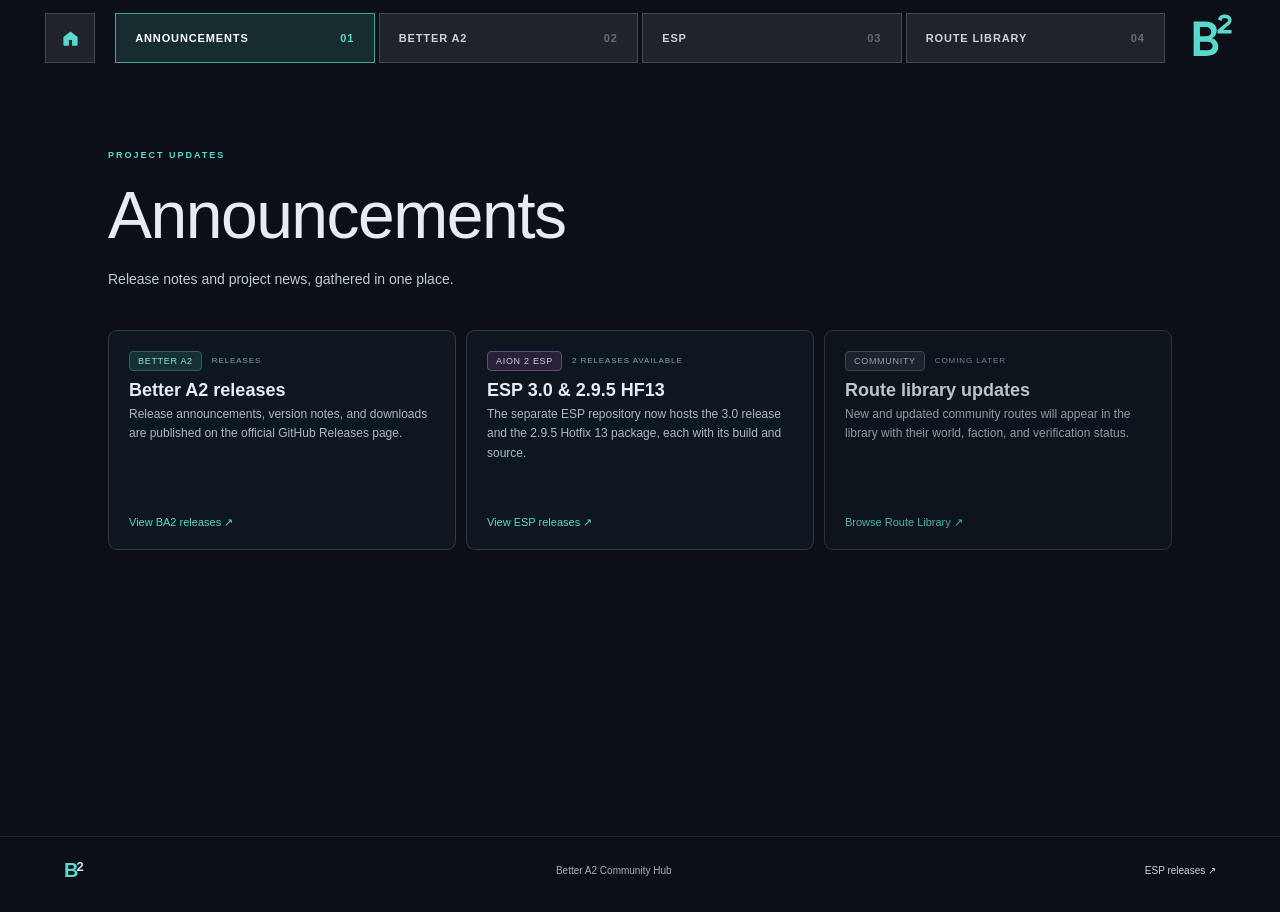
==== site/announcements.html @ ad32090d "Publish Better A2 community site" ====
<!doctype html>
<html lang="en">
<head>
  <meta charset="utf-8">
  <meta name="viewport" content="width=device-width, initial-scale=1">
  <meta name="description" content="Announcements and release updates for Better A2 and AION 2 ESP.">
  <title>Announcements — Better A2</title>
  <link rel="icon" href="assets/favicon.svg" type="image/svg+xml">
  <link rel="stylesheet" href="assets/site.css">
</head>
<body>
  <header class="site-header">
    <a class="home-icon" href="index.html" aria-label="Home" title="Home"><svg viewBox="0 0 24 24" aria-hidden="true"><path d="m3 10 9-7 9 7v10a1 1 0 0 1-1 1h-6v-7h-4v7H4a1 1 0 0 1-1-1z"/></svg></a>
    <nav class="main-nav" aria-label="Main navigation">
      <a class="active" href="announcements.html"><span>ANNOUNCEMENTS</span><b>01</b></a>
      <a href="ba2.html"><span>BETTER A2</span><b>02</b></a>
      <a href="esp.html"><span>ESP</span><b>03</b></a>
      <a href="routes.html"><span>ROUTE LIBRARY</span><b>04</b></a>
    </nav>
    <a class="header-mark" href="index.html" aria-label="Better A2"><img src="assets/brand.svg" alt=""></a>
  </header>
  <main class="content-page">
    <section class="page-intro">
      <p class="eyebrow">PROJECT UPDATES</p>
      <h1>Announcements</h1>
      <p>Release notes and project news, gathered in one place.</p>
    </section>
    <section class="announcement-list">
      <article class="announcement-card">
        <div class="announcement-meta"><span class="pill">BETTER A2</span><span>RELEASES</span></div>
        <h2>Better A2 releases</h2>
        <p>Release announcements, version notes, and downloads are published on the official GitHub Releases page.</p>
        <a class="text-link" href="https://github.com/no-square/bettera2/releases" target="_blank" rel="noopener noreferrer">View BA2 releases ↗</a>
      </article>
      <article class="announcement-card">
        <div class="announcement-meta"><span class="pill pill-purple">AION 2 ESP</span><span>2 RELEASES AVAILABLE</span></div>
        <h2>ESP 3.0 &amp; 2.9.5 HF13</h2>
        <p>The separate ESP repository now hosts the 3.0 release and the 2.9.5 Hotfix 13 package, each with its build and source.</p>
        <a class="text-link" href="https://github.com/no-square/a2eg/releases" target="_blank" rel="noopener noreferrer">View ESP releases ↗</a>
      </article>
      <article class="announcement-card announcement-muted">
        <div class="announcement-meta"><span class="pill pill-muted">COMMUNITY</span><span>COMING LATER</span></div>
        <h2>Route library updates</h2>
        <p>New and updated community routes will appear in the library with their world, faction, and verification status.</p>
        <a class="text-link" href="routes.html">Browse Route Library ↗</a>
      </article>
    </section>
  </main>
  <footer class="site-footer">
    <a class="footer-home" href="index.html">B<span>2</span></a>
    <span>Better A2 Community Hub</span>
    <a href="https://github.com/no-square/a2eg/releases" target="_blank" rel="noopener noreferrer">ESP releases ↗</a>
  </footer>
</body>
</html>
---- site/assets/site.css ----
:root {
  color-scheme: dark;
  --bg: #0c1016;
  --panel: #141b24;
  --edge: #26313d;
  --muted: #8b9aaa;
  --text: #e5ecf3;
  --cyan: #59d9cd;
  --gold: #ddc581;
  --overlay: rgba(9, 15, 24, .72);
  font-family: 'Segoe UI', sans-serif;
}
* { box-sizing: border-box; }
html { scroll-behavior: smooth; }
html { background: var(--bg); }
body { margin: 0; min-height: 100vh; background: var(--bg); color: var(--text); font: 14px 'Segoe UI', sans-serif; }
a { color: inherit; text-decoration: none; }
a:focus-visible, input:focus-visible, select:focus-visible { outline: 2px solid var(--cyan); outline-offset: 3px; }
.site-header { position: sticky; top: 0; z-index: 10; width: 100%; height: 76px; padding: 0 clamp(18px, 3vw, 42px); margin: auto; display: flex; align-items: center; justify-content: center; gap: 20px; background: transparent; border: 0; backdrop-filter: none; }
.home-icon { width: 50px; height: 50px; display: grid; place-items: center; border: 1px solid #87919a5c; border-radius: 0; background: #ffffff15; color: var(--cyan); flex: 0 0 50px; }
.home-icon svg { width: 19px; height: 19px; fill: currentColor; }
.main-nav { display: flex; align-items: stretch; justify-content: center; gap: 4px; flex: 0 1 1050px; max-width: 1050px; min-width: 0; height: 50px; }
.main-nav a { display: flex; align-items: center; justify-content: space-between; gap: 16px; min-width: 0; flex: 1; padding: 0 clamp(11px, 1.5vw, 22px); border: 1px solid #87919a5c; background: #ffffff15; color: #cbd4dc; font-size: 11px; font-weight: 600; letter-spacing: .08em; transition: color .16s, background .16s, border-color .16s; }
.main-nav a span { overflow: hidden; text-overflow: ellipsis; white-space: nowrap; }
.main-nav a b { color: #aeb8c07d; font: 600 11px 'Segoe UI',sans-serif; }
.main-nav a:hover, .main-nav a.active { color: #fff; border-color: #59d9cdb0; background: #59d9cd24; }
.main-nav a.active b { color: var(--cyan); }
.footer-home { color: var(--cyan); font-weight: 700; font-size: 22px; letter-spacing: -2px; }
.footer-home span { color: #d5e1e7; font-size: .65em; vertical-align: top; letter-spacing: -1px; }
.header-mark { width: 50px; height: 50px; flex: 0 0 50px; display: block; }
.header-mark img { display: block; width: 90%; height: 90%; object-fit: contain; margin: auto; }
.home-page { --home-header: clamp(58px, 8vh, 76px); width: 100%; height: 100vh; height: 100svh; min-height: 0; overflow: hidden; background-color: var(--bg); background-image: linear-gradient(110deg, rgba(9,16,25,.77) 0%, rgba(12,16,22,.68) 46%, rgba(13,12,25,.64) 100%), linear-gradient(0deg, var(--bg) 0%, transparent 26%), url('cover.webp'); background-size: cover; background-position: center, center, center 42%; background-repeat: no-repeat; }
.home-page .site-header { position: relative; height: var(--home-header); }
.home-page main { height: calc(100svh - var(--home-header)); }
.landing-hero { min-height: calc(100svh - 76px); position: relative; width: 100%; max-width: none; margin: 0; display: flex; align-items: center; padding: 45px clamp(26px, 9vw, 135px) 84px; isolation: isolate; overflow: hidden; background: url('cover.webp') center 42% / cover no-repeat; }
.home-page .landing-hero { height: 100%; min-height: 0; flex-direction: column; align-items: stretch; justify-content: space-between; padding: clamp(18px, 3.5vh, 42px) clamp(22px, 8.5vw, 130px) clamp(46px, 7vh, 72px); background: transparent; }
.landing-hero::before { content: ''; position: absolute; z-index: -1; inset: 0; background: linear-gradient(110deg, rgba(9,16,25,.77) 0%, rgba(12,16,22,.68) 46%, rgba(13,12,25,.64) 100%), linear-gradient(0deg, var(--bg) 0%, transparent 26%); }
.home-page .landing-hero::before { background: transparent; }
.hero-content { max-width: 620px; margin-top: -15px; text-shadow: 0 2px 26px #06101c88; }
.home-page .hero-content { flex: 1 1 auto; display: flex; flex-direction: column; justify-content: center; width: min(100%, 1080px); max-width: 1080px; margin: 0; padding: 0 0 clamp(16px, 3vh, 38px); }
.home-page .hero-content h1 { font-size: clamp(30px, 6.6vw, 88px); }
.hero-title-line { white-space: nowrap; }
.home-page .hero-content h1 { text-transform: uppercase; }
.eyebrow, .project-number { margin: 0 0 17px; color: var(--cyan); font-size: 9px; font-weight: 600; letter-spacing: 2px; text-transform: uppercase; }
.eyebrow i { display: inline-block; width: 7px; height: 7px; margin-right: 9px; background: var(--cyan); border-radius: 50%; box-shadow: 0 0 15px #59d9cd99; }
.hero-content h1 { margin: 0; font-size: clamp(52px, 8vw, 92px); font-weight: 600; line-height: .98; letter-spacing: -3px; }
.hero-content h1 em { color: var(--cyan); font-style: italic; }
.hero-lead { max-width: 490px; margin: 22px 0 28px; color: #d2dce4; font-size: 16px; line-height: 1.75; }
.hero-link { display: inline-flex; gap: 30px; align-items: center; padding: 12px 0; border-bottom: 1px solid #59d9cd75; color: #e4f8f5; font-size: 12px; letter-spacing: .04em; }
.hero-link span { color: var(--cyan); font-size: 18px; }
.hero-caption { position: absolute; right: clamp(24px, 5vw, 76px); bottom: 34px; left: clamp(24px, 5vw, 76px); display: flex; justify-content: space-between; color: #c0ccd5a6; font-size: 9px; letter-spacing: 1.4px; }
.scroll-cue { position: absolute; bottom: 105px; right: clamp(24px, 5vw, 76px); display: flex; flex-direction: column; align-items: center; gap: 9px; color: #d2dce499; font-size: 8px; letter-spacing: 1.6px; writing-mode: vertical-rl; }
.scroll-cue span { height: 36px; width: 1px; background: linear-gradient(var(--cyan), transparent); }
.home-sections, .content-page { max-width: 1120px; margin: 0 auto; padding: 64px 28px 90px; }
.home-sections { border-top: 1px solid #dcecf01c; }
.home-page .home-sections { position: relative; z-index: 1; width: min(100%, 1120px); max-width: none; margin: 0 auto; padding: 0; border: 0; flex: 0 0 auto; }
.section-heading { margin-bottom: 22px; }
.home-page .section-heading { display: flex; align-items: baseline; gap: 16px; margin-bottom: 11px; }
.home-page .section-heading .eyebrow { flex: 0 0 auto; margin: 0; }
.home-page .section-heading h2 { font-size: clamp(23px, 3vw, 36px); }
.section-heading h2, .page-intro h1 { margin: 0; font-size: clamp(30px, 4vw, 46px); font-weight: 500; letter-spacing: -1.5px; }
.section-list { display: grid; grid-template-columns: repeat(4,minmax(0,1fr)); gap: 4px; padding: 4px; border: 1px solid #87919a70; background: #ffffff12; }
.section-row { display: flex; align-items: center; justify-content: space-between; gap: 12px; min-height: 62px; padding: 0 15px; border: 1px solid #87919a4d; background: #ffffff0b; transition: background .18s, border-color .18s; }
.section-row:hover { background: #59d9cd20; border-color: #59d9cd99; }
.section-title { font-size: 10px; font-weight: 600; letter-spacing: .09em; }
.section-row>b { color: #aeb8c07d; font-size: 11px; font-weight: 600; }
.section-row:hover>b { color: var(--cyan); }
.site-footer { max-width: 1500px; margin: auto; padding: 22px clamp(20px, 5vw, 76px) 30px; border-top: 1px solid #dcecf01c; display: flex; align-items: center; justify-content: space-between; gap: 18px; color: #a3b0bd; font-size: 10px; }
.footer-home { font-size: 20px; }
.site-footer>a:last-child { color: #c4d5dd; }
.home-page .site-footer { display: none; }
.content-page { min-height: calc(100vh - 140px); padding-top: 74px; }
.page-intro { max-width: 740px; margin-bottom: 38px; }
.page-intro h1 { margin: 0 0 12px; font-size: clamp(40px, 6vw, 66px); }
.page-intro>p:last-child { max-width: 680px; color: #bdcbd5; font-size: 14px; line-height: 1.75; }
.filters { display: grid; grid-template-columns: 1fr 190px 190px; gap: 10px; padding: 12px; border: 1px solid #dcecf028; border-radius: 10px; background: #0d151edb; backdrop-filter: blur(14px); }
.filters select, .search-box input { width: 100%; height: 41px; border: 1px solid #26313d; border-radius: 6px; background: #141b24; color: var(--text); padding: 0 11px; font: 13px 'Segoe UI', sans-serif; }
.filters select:focus, .search-box input:focus { border-color: var(--cyan); }
.search-box { display: flex; align-items: center; gap: 10px; padding-left: 12px; border: 1px solid #26313d; border-radius: 6px; background: #141b24; color: var(--cyan); }
.search-box input { border: 0; background: transparent; padding-left: 0; outline: none; }
.results-line { display: flex; justify-content: space-between; margin: 18px 3px 10px; color: #aab9c5; font-size: 10px; letter-spacing: 1px; }
.route-list, .announcement-list { display: grid; gap: 10px; }
.route-card, .announcement-card, .project-card { border: 1px solid #dcecf02b; border-radius: 9px; background: #101821d9; backdrop-filter: blur(13px); }
.route-card { display: flex; align-items: center; justify-content: space-between; gap: 20px; padding: 18px; }
.route-card h2, .announcement-card h2, .project-card h2 { margin: 9px 0 4px; font-size: 18px; font-weight: 600; }
.route-card p, .announcement-card p, .project-card p { margin: 0; color: #aab9c5; font-size: 12px; line-height: 1.65; }
.route-tags { display: flex; gap: 6px; flex-wrap: wrap; }
.pill { display: inline-flex; padding: 4px 8px; border: 1px solid #315d5d; border-radius: 4px; background: #163133; color: #8ce3db; font-size: 9px; letter-spacing: .7px; }
.pill-muted { color: #bac5cd; border-color: #4b5660; background: #202932; }
.pill-verified { color: #8fe0aa; border-color: #39614b; background: #172a20; }
.pill-purple { color: #d6c1ff; border-color: #604f7d; background: #292137; }
.route-meta { display: flex; gap: 20px; margin-top: 12px; color: #8293a1; font-size: 9px; letter-spacing: .7px; }
.route-meta b { color: #d0dbe2; font-weight: 500; }
.button { display: inline-flex; align-items: center; justify-content: center; gap: 9px; padding: 10px 14px; border: 1px solid #33434e; border-radius: 6px; background: #1a2430; color: var(--text); font-size: 11px; font-weight: 600; white-space: nowrap; transition: .15s; }
.button:hover { border-color: var(--cyan); color: #d9fbf6; }
.button-primary { border-color: #396c66; background: #254c4a; color: #c2f6ed; }
.empty-state { min-height: 230px; display: grid; place-content: center; justify-items: center; border: 1px dashed #dcecf044; border-radius: 9px; background: #101821bd; text-align: center; padding: 25px; }
.empty-state>span { color: var(--cyan); font-size: 28px; }
.empty-state h2 { margin: 8px 0 5px; font-size: 18px; }
.empty-state p { margin: 0 0 10px; color: var(--muted); font-size: 12px; }
.text-link { color: var(--cyan); font-size: 11px; }
.inline-note, .release-banner { display: flex; align-items: center; justify-content: space-between; gap: 20px; margin-top: 34px; padding: 22px; border: 1px solid #dcecf02b; border-radius: 9px; background: #101821d9; backdrop-filter: blur(13px); }
.inline-note h2, .release-banner h2 { margin: 0 0 5px; font-size: 19px; font-weight: 500; }
.inline-note p:not(.eyebrow), .release-banner p:not(.eyebrow) { max-width: 600px; margin: 0; color: #aab9c5; font-size: 12px; }
.inline-note .eyebrow, .release-banner .eyebrow { margin-bottom: 6px; }
.route-submit-panel { margin-top: 38px; padding: 24px; border: 1px solid #dcecf02b; border-radius: 9px; background: #101821d9; backdrop-filter: blur(13px); }
.route-submit-intro { max-width: 720px; margin-bottom: 22px; }
.route-submit-intro .eyebrow { margin-bottom: 7px; }
.route-submit-intro h2 { margin: 0 0 8px; font-size: 24px; font-weight: 500; }
.route-submit-intro p:last-child { margin: 0; color: #aab9c5; font-size: 12px; line-height: 1.7; }
.tally-embed { width: 100%; min-height: 720px; overflow: hidden; border-radius: 7px; }
.tally-embed iframe { display: block; width: 100%; min-height: 720px; border: 0; background: transparent; }
.route-submit-form { display: grid; grid-template-columns: repeat(2,minmax(0,1fr)); gap: 14px; }
.form-field { display: grid; gap: 7px; color: #c6d2dc; font-size: 11px; font-weight: 600; }
.form-field input, .form-field select, .form-field textarea { width: 100%; min-height: 42px; padding: 10px 12px; border: 1px solid #33434e; border-radius: 6px; background: #0e151d; color: var(--text); font: 12px 'Segoe UI',sans-serif; }
.form-field input[type=file] { padding: 8px; }
.form-field textarea { resize: vertical; min-height: 82px; }
.form-field input::placeholder, .form-field textarea::placeholder { color: #8293a1; }
.form-field-wide, .form-submit-row { grid-column: 1 / -1; }
.optional-label { color: #8293a1; font-size: 8px; letter-spacing: .8px; }
.form-submit-row { display: flex; align-items: center; gap: 15px; flex-wrap: wrap; }
.form-status { margin: 0; color: #9aabba; font-size: 11px; line-height: 1.5; }
.form-status.is-success { color: #8fe0aa; }
.announcement-list { grid-template-columns: repeat(3, minmax(0,1fr)); }
.announcement-card { min-height: 220px; padding: 20px; display: flex; flex-direction: column; align-items: flex-start; }
.announcement-meta { display: flex; align-items: center; gap: 10px; color: #8b9aaa; font-size: 8px; letter-spacing: .9px; }
.announcement-card p { margin-bottom: 20px; }
.announcement-card .text-link { margin-top: auto; }
.announcement-muted { opacity: .82; }
.project-grid { display: grid; grid-template-columns: repeat(3,minmax(0,1fr)); gap: 11px; }
.project-grid.two { grid-template-columns: repeat(2,minmax(0,1fr)); }
.project-card { min-height: 190px; padding: 21px; }
.project-card .project-number { display: block; margin: 0 0 17px; font-size: 8px; }
.project-card h2 { margin: 0 0 7px; }
.project-card .text-link { display: inline-block; margin-top: 18px; }
.muted-note { display: block; margin-top: 18px; color: var(--gold); font-size: 10px; line-height: 1.6; }
.release-banner { margin-top: 26px; }
.release-banner .eyebrow { margin: 0 0 7px; }
.sr-only { position: absolute; width: 1px; height: 1px; padding: 0; margin: -1px; overflow: hidden; clip: rect(0,0,0,0); white-space: nowrap; border: 0; }
@media (max-width: 760px) {
  .site-header { height: 64px; padding: 0 17px; gap: 13px; }
  .main-nav { justify-content: center; gap: 3px; height: 42px; overflow-x: auto; }
  .main-nav a { flex: 0 0 auto; padding: 0 9px; font-size: 9px; letter-spacing: 0; }
  .main-nav a b { display: none; }
  .header-mark { display: none; }
  .landing-hero { min-height: calc(100svh - 64px); padding: 30px 25px 90px; background-position: 55% center; }
  .landing-hero::before { background: linear-gradient(90deg,#091019c9,#09101970),linear-gradient(0deg,var(--bg),transparent 34%); }
  .hero-content h1 { font-size: clamp(52px, 12vw, 76px); }
  .hero-lead { font-size: 14px; }
  .scroll-cue { display: none; }
  .hero-caption { left: 25px; right: 25px; font-size: 7px; letter-spacing: .8px; }
  .section-list { grid-template-columns: repeat(2,minmax(0,1fr)); }
  .section-row { min-height: 57px; padding: 0 10px; }
  .section-title { font-size: 9px; }
  .home-sections, .content-page { padding-left: 20px; padding-right: 20px; }
  .filters { grid-template-columns: 1fr 1fr; }
  .search-box { grid-column: 1 / -1; }
  .announcement-list, .project-grid, .project-grid.two { grid-template-columns: 1fr; }
  .announcement-card { min-height: 175px; }
  .route-card { align-items: flex-start; flex-direction: column; }
  .route-submit-panel { padding: 18px; }
  .route-submit-form { grid-template-columns: 1fr; }
  .form-field-wide, .form-submit-row { grid-column: auto; }
  .inline-note, .release-banner { align-items: flex-start; flex-direction: column; }
  .site-footer { padding-left: 20px; padding-right: 20px; }
}
@media (max-width: 430px) {
  .home-icon { width: 42px; height: 42px; flex-basis: 42px; }
  .header-mark { width: 42px; height: 42px; flex-basis: 42px; }
  .main-nav { gap: 2px; }
  .main-nav a { padding: 0 6px; font-size: 8px; }
  .filters { grid-template-columns: 1fr; }
  .search-box { grid-column: auto; }
  .hero-caption span:last-child { display: none; }
  .route-meta { flex-direction: column; gap: 6px; }
}
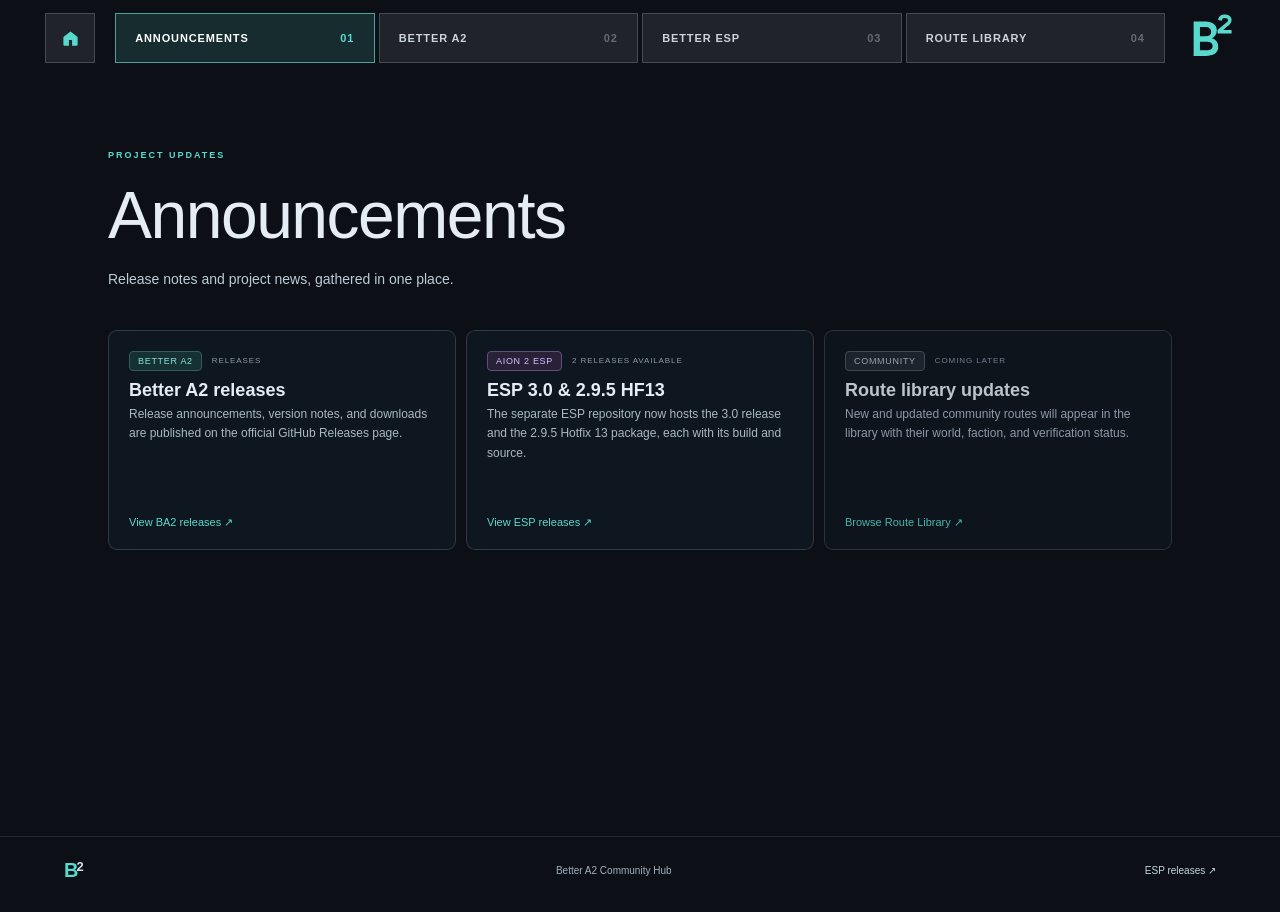
==== commit 4f7a9d44: "Rename ESP navigation and simplify BA2 feature blocks" ====
--- a/site/announcements.html
+++ b/site/announcements.html
@@ -14,7 +14,7 @@
     <nav class="main-nav" aria-label="Main navigation">
       <a class="active" href="announcements.html"><span>ANNOUNCEMENTS</span><b>01</b></a>
       <a href="ba2.html"><span>BETTER A2</span><b>02</b></a>
-      <a href="esp.html"><span>ESP</span><b>03</b></a>
+      <a href="esp.html"><span>BETTER ESP</span><b>03</b></a>
       <a href="routes.html"><span>ROUTE LIBRARY</span><b>04</b></a>
     </nav>
     <a class="header-mark" href="index.html" aria-label="Better A2"><img src="assets/brand.svg" alt=""></a>
--- a/site/assets/site.css
+++ b/site/assets/site.css
@@ -78,12 +78,15 @@
 .filters select:focus, .search-box input:focus { border-color: var(--cyan); }
 .search-box { display: flex; align-items: center; gap: 10px; padding-left: 12px; border: 1px solid #26313d; border-radius: 6px; background: #141b24; color: var(--cyan); }
 .search-box input { border: 0; background: transparent; padding-left: 0; outline: none; }
-.results-line { display: flex; justify-content: space-between; margin: 18px 3px 10px; color: #aab9c5; font-size: 10px; letter-spacing: 1px; }
+.results-line { display: flex; align-items: center; justify-content: space-between; gap: 16px; margin: 18px 3px 10px; color: #aab9c5; font-size: 10px; letter-spacing: 1px; }
+.results-actions { display: flex; align-items: center; gap: 14px; }
 .route-list, .announcement-list { display: grid; gap: 10px; }
 .route-card, .announcement-card, .project-card { border: 1px solid #dcecf02b; border-radius: 9px; background: #101821d9; backdrop-filter: blur(13px); }
 .route-card { display: flex; align-items: center; justify-content: space-between; gap: 20px; padding: 18px; }
 .route-card h2, .announcement-card h2, .project-card h2 { margin: 9px 0 4px; font-size: 18px; font-weight: 600; }
 .route-card p, .announcement-card p, .project-card p { margin: 0; color: #aab9c5; font-size: 12px; line-height: 1.65; }
+.route-card-main { min-width: 0; flex: 1; }
+.route-card-actions { display: flex; flex: 0 0 auto; align-items: center; gap: 8px; }
 .route-tags { display: flex; gap: 6px; flex-wrap: wrap; }
 .pill { display: inline-flex; padding: 4px 8px; border: 1px solid #315d5d; border-radius: 4px; background: #163133; color: #8ce3db; font-size: 9px; letter-spacing: .7px; }
 .pill-muted { color: #bac5cd; border-color: #4b5660; background: #202932; }
@@ -94,6 +97,24 @@
 .button { display: inline-flex; align-items: center; justify-content: center; gap: 9px; padding: 10px 14px; border: 1px solid #33434e; border-radius: 6px; background: #1a2430; color: var(--text); font-size: 11px; font-weight: 600; white-space: nowrap; transition: .15s; }
 .button:hover { border-color: var(--cyan); color: #d9fbf6; }
 .button-primary { border-color: #396c66; background: #254c4a; color: #c2f6ed; }
+.route-map-viewer { position: fixed; z-index: 100; inset: 0; display: none; padding: 18px; background: rgba(4,8,13,.88); backdrop-filter: blur(12px); }
+.route-map-viewer[aria-hidden="false"] { display: grid; place-items: center; }
+.route-map-dialog { display: flex; flex-direction: column; width: min(1500px,100%); height: min(940px,100%); min-height: 0; overflow: hidden; border: 1px solid #354552; border-radius: 12px; background: #101821; box-shadow: 0 24px 90px #000a; }
+.route-map-header { display: flex; flex: 0 0 auto; align-items: center; justify-content: space-between; gap: 18px; padding: 15px 18px; border-bottom: 1px solid #293744; }
+.route-map-header .eyebrow { margin: 0 0 4px; font-size: 8px; }
+.route-map-header h2 { margin: 0; font-size: 19px; font-weight: 600; }
+.route-map-subtitle { margin: 4px 0 0; color: #95a8b5; font-size: 11px; }
+.route-map-controls { display: flex; flex: 0 0 auto; gap: 7px; }
+.route-map-stage { position: relative; flex: 1 1 auto; min-height: 0; overflow: hidden; background: #0a1016; }
+.route-map-stage canvas { display: block; width: 100%; height: 100%; cursor: grab; touch-action: none; }
+.route-map-stage canvas.is-dragging { cursor: grabbing; }
+.route-map-status { position: absolute; top: 12px; left: 13px; max-width: min(70%, 520px); padding: 7px 10px; border: 1px solid #344451; border-radius: 5px; background: #0b1118d9; color: #bdcbd5; font-size: 10px; pointer-events: none; }
+.route-map-legend { position: absolute; right: 13px; bottom: 13px; display: flex; gap: 14px; padding: 8px 10px; border: 1px solid #344451; border-radius: 5px; background: #0b1118d9; color: #c7d3dc; font-size: 10px; pointer-events: none; }
+.route-map-legend span { display: inline-flex; align-items: center; gap: 6px; }
+.route-map-legend i { width: 9px; height: 9px; display: inline-block; border-radius: 50%; background: var(--cyan); }
+.route-map-legend .legend-waypoint { background: #f3bd5a; }
+.route-map-hint { flex: 0 0 auto; margin: 0; padding: 8px 14px; border-top: 1px solid #293744; color: #91a2af; font-size: 10px; }
+body.route-map-open { overflow: hidden; }
 .empty-state { min-height: 230px; display: grid; place-content: center; justify-items: center; border: 1px dashed #dcecf044; border-radius: 9px; background: #101821bd; text-align: center; padding: 25px; }
 .empty-state>span { color: var(--cyan); font-size: 28px; }
 .empty-state h2 { margin: 8px 0 5px; font-size: 18px; }
@@ -104,6 +125,8 @@
 .inline-note p:not(.eyebrow), .release-banner p:not(.eyebrow) { max-width: 600px; margin: 0; color: #aab9c5; font-size: 12px; }
 .inline-note .eyebrow, .release-banner .eyebrow { margin-bottom: 6px; }
 .route-submit-panel { margin-top: 38px; padding: 24px; border: 1px solid #dcecf02b; border-radius: 9px; background: #101821d9; backdrop-filter: blur(13px); }
+.route-submit-steps { margin-top: 30px; }
+.submission-back-link { margin-top: 20px; }
 .route-submit-intro { max-width: 720px; margin-bottom: 22px; }
 .route-submit-intro .eyebrow { margin-bottom: 7px; }
 .route-submit-intro h2 { margin: 0 0 8px; font-size: 24px; font-weight: 500; }
@@ -136,6 +159,41 @@
 .muted-note { display: block; margin-top: 18px; color: var(--gold); font-size: 10px; line-height: 1.6; }
 .release-banner { margin-top: 26px; }
 .release-banner .eyebrow { margin: 0 0 7px; }
+.about-intro { max-width: 900px; margin-bottom: 58px; }
+.about-intro h1 { max-width: 850px; }
+.about-intro .button { margin-top: 10px; }
+.about-section { margin-top: 72px; }
+.about-section-heading { max-width: 760px; margin-bottom: 22px; }
+.about-section-heading .eyebrow { margin-bottom: 10px; }
+.about-section-heading h2 { margin: 0 0 9px; font-size: clamp(25px, 3.5vw, 38px); font-weight: 500; letter-spacing: -1px; }
+.about-section-heading>p:last-child:not(.eyebrow) { margin: 0; color: #aab9c5; font-size: 13px; line-height: 1.7; }
+.about-feature-grid, .about-overlay-grid { display: grid; grid-template-columns: repeat(2,minmax(0,1fr)); gap: 14px; align-items: start; }
+.about-feature-card { min-width: 0; overflow: hidden; border: 1px solid #dcecf02b; border-radius: 9px; background: #101821d9; backdrop-filter: blur(13px); }
+.about-feature-card-wide { grid-column: 1 / -1; }
+.about-shot { position: relative; display: flex; justify-content: center; align-items: center; width: 100%; margin: 0; overflow: hidden; background: #0b1016; container-type: inline-size; }
+.about-shot img { display: block; width: 100%; height: auto; max-height: min(68vh, 620px); object-fit: contain; }
+.about-feature-copy { padding: 17px 19px 20px; }
+.about-feature-copy .project-number { display: block; margin-bottom: 9px; }
+.about-feature-copy h3 { margin: 0 0 7px; font-size: 18px; font-weight: 600; }
+.about-feature-copy p { max-width: 690px; margin: 0; color: #aab9c5; font-size: 12px; line-height: 1.7; }
+.about-overlay-section { padding-top: 12px; }
+.about-shot-overlay-bar { margin: 20px 0 14px; border: 1px solid #dcecf02b; border-radius: 9px; }
+.about-shot-overlay-bar img { max-height: 100px; object-fit: contain; }
+.about-shot-overlay-pets img, .about-shot-overlay-dps img { max-height: 560px; }
+.about-shot-overlay-menu img { max-height: 260px; }
+.about-summary-grid { margin-top: -34px; margin-bottom: 72px; }
+.about-function-grid { display: grid; grid-template-columns: repeat(2,minmax(0,1fr)); grid-auto-rows: 1fr; gap: 14px; }
+.about-function-card { display: flex; min-width: 0; min-height: 172px; align-items: center; padding: 24px 28px; border: 1px solid #dcecf02b; border-radius: 9px; background: #101821d9; }
+.about-function-card .about-feature-copy { width: 100%; padding: 0; }
+.about-function-card .about-feature-copy p { max-width: 660px; }
+.redaction { position: absolute; z-index: 1; display: flex; align-items: center; justify-content: flex-start; overflow: hidden; white-space: nowrap; color: #e5ecf3; font-weight: 600; line-height: 1; pointer-events: none; }
+.redaction-character-name { left: 5.15%; top: 29.3%; width: 15%; height: 5.7%; padding-left: .2%; background: #0c1016; font-size: 2.05cqw; }
+.redaction-character-tab { left: 3.25%; top: 41.7%; width: 5.6%; height: 3.8%; padding-left: .1%; background: #1a4052; font-size: .82cqw; }
+.redaction-activities-tab { left: 1.55%; top: 27.2%; width: 7.1%; height: 4.3%; padding-left: .2%; background: #1a4052; font-size: .88cqw; }
+.redaction-activities-meta { left: 1.9%; top: 38.3%; width: 13.6%; height: 2.4%; background: #141b24; font-size: .85cqw; }
+.redaction-history-tab { left: 2.55%; top: 57.6%; width: 5.7%; height: 5.5%; padding-left: .1%; background: #1a4052; font-size: .84cqw; }
+.redaction-dps-name { left: 10.3%; top: 20.4%; width: 22%; height: 3.2%; background: #292b2d; font-size: 3.4cqw; text-transform: none; }
+.redaction-menu-name { left: 7.2%; top: 4%; width: 12.5%; height: 12%; background: #1b2027; font-size: 1.8cqw; text-transform: none; }
 .sr-only { position: absolute; width: 1px; height: 1px; padding: 0; margin: -1px; overflow: hidden; clip: rect(0,0,0,0); white-space: nowrap; border: 0; }
 @media (max-width: 760px) {
   .site-header { height: 64px; padding: 0 17px; gap: 13px; }
@@ -158,10 +216,27 @@
   .announcement-list, .project-grid, .project-grid.two { grid-template-columns: 1fr; }
   .announcement-card { min-height: 175px; }
   .route-card { align-items: flex-start; flex-direction: column; }
+  .route-card-actions { flex-wrap: wrap; }
+  .results-line { align-items: flex-start; }
+  .results-actions { align-items: flex-end; flex-direction: column-reverse; gap: 8px; }
+  .route-map-viewer { padding: 0; }
+  .route-map-dialog { width: 100%; height: 100%; border: 0; border-radius: 0; }
+  .route-map-header { align-items: flex-start; padding: 12px; }
+  .route-map-header h2 { font-size: 16px; }
+  .route-map-controls { flex-wrap: wrap; justify-content: flex-end; gap: 5px; }
+  .route-map-controls .button { padding: 8px 10px; }
   .route-submit-panel { padding: 18px; }
   .route-submit-form { grid-template-columns: 1fr; }
   .form-field-wide, .form-submit-row { grid-column: auto; }
   .inline-note, .release-banner { align-items: flex-start; flex-direction: column; }
+  .about-intro { margin-bottom: 42px; }
+  .about-section { margin-top: 52px; }
+  .about-summary-grid { margin-top: -20px; margin-bottom: 52px; }
+  .about-function-grid { grid-template-columns: 1fr; grid-auto-rows: auto; }
+  .about-function-card { min-height: 150px; padding: 22px; }
+  .about-feature-card-wide { grid-column: auto; }
+  .about-shot img { max-height: 62vh; }
+  .redaction-character-name { font-size: 2.05cqw; }
   .site-footer { padding-left: 20px; padding-right: 20px; }
 }
 @media (max-width: 430px) {
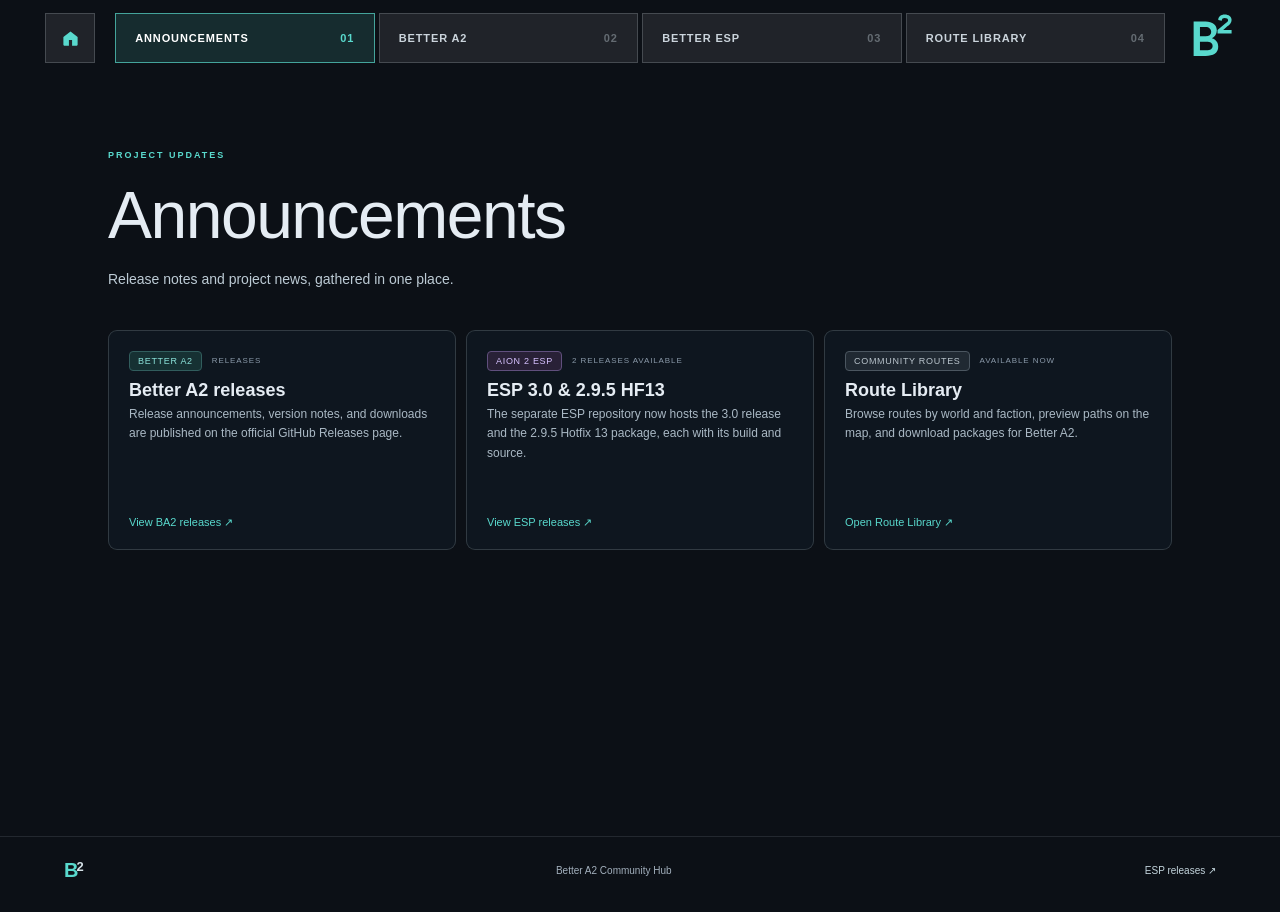
==== commit 80419618: "Update Route Library announcement" ====
--- a/site/announcements.html
+++ b/site/announcements.html
@@ -38,11 +38,11 @@
         <p>The separate ESP repository now hosts the 3.0 release and the 2.9.5 Hotfix 13 package, each with its build and source.</p>
         <a class="text-link" href="https://github.com/no-square/a2eg/releases" target="_blank" rel="noopener noreferrer">View ESP releases ↗</a>
       </article>
-      <article class="announcement-card announcement-muted">
-        <div class="announcement-meta"><span class="pill pill-muted">COMMUNITY</span><span>COMING LATER</span></div>
-        <h2>Route library updates</h2>
-        <p>New and updated community routes will appear in the library with their world, faction, and verification status.</p>
-        <a class="text-link" href="routes.html">Browse Route Library ↗</a>
+      <article class="announcement-card">
+        <div class="announcement-meta"><span class="pill pill-muted">COMMUNITY ROUTES</span><span>AVAILABLE NOW</span></div>
+        <h2>Route Library</h2>
+        <p>Browse routes by world and faction, preview paths on the map, and download packages for Better A2.</p>
+        <a class="text-link" href="routes.html">Open Route Library ↗</a>
       </article>
     </section>
   </main>
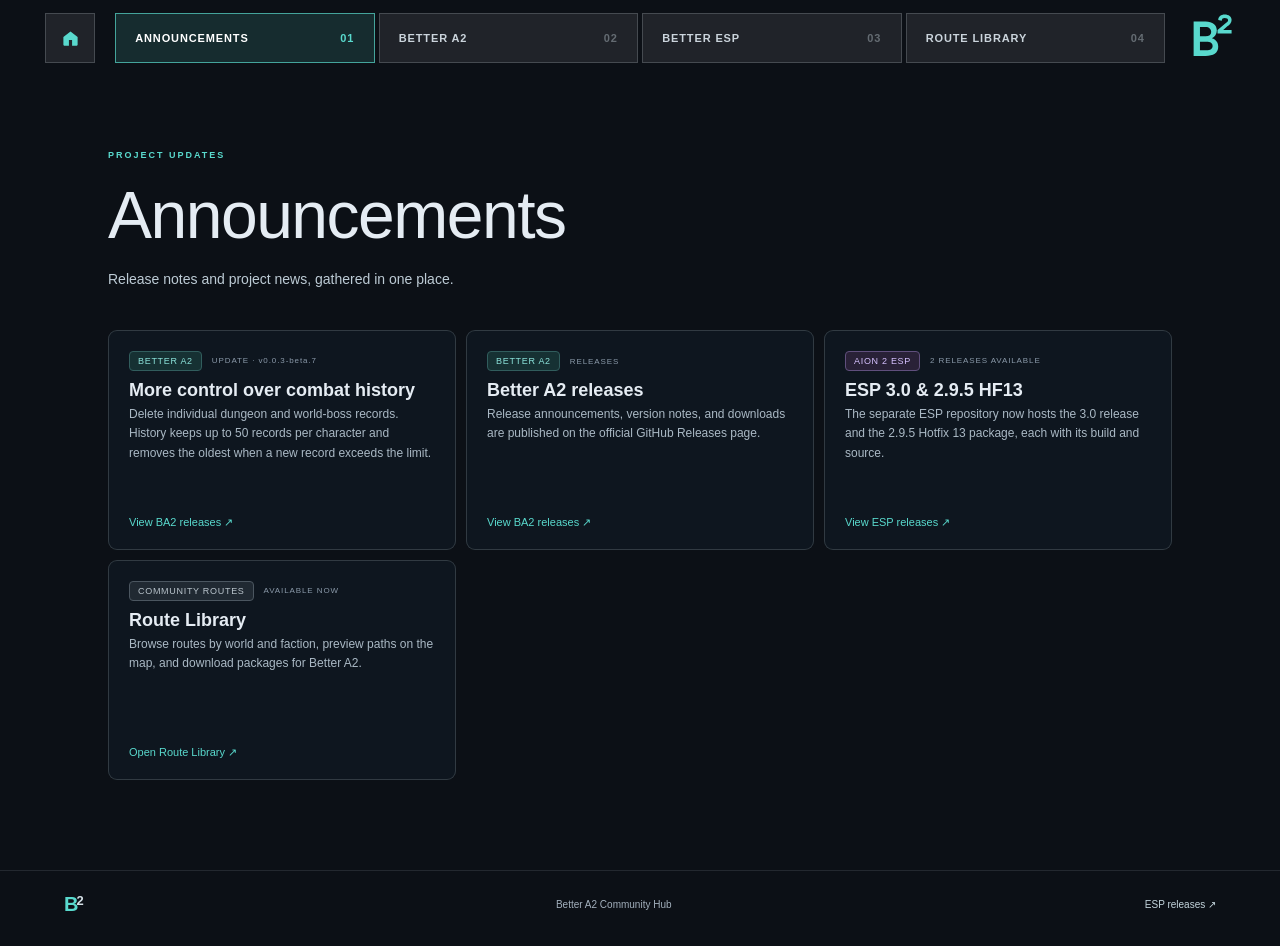
==== commit f90c8cfd: "Add beta.7 announcement" ====
--- a/site/announcements.html
+++ b/site/announcements.html
@@ -27,6 +27,12 @@
     </section>
     <section class="announcement-list">
       <article class="announcement-card">
+        <div class="announcement-meta"><span class="pill">BETTER A2</span><span>UPDATE · v0.0.3-beta.7</span></div>
+        <h2>More control over combat history</h2>
+        <p>Delete individual dungeon and world-boss records. History keeps up to 50 records per character and removes the oldest when a new record exceeds the limit.</p>
+        <a class="text-link" href="https://github.com/no-square/bettera2/releases" target="_blank" rel="noopener noreferrer">View BA2 releases ↗</a>
+      </article>
+      <article class="announcement-card">
         <div class="announcement-meta"><span class="pill">BETTER A2</span><span>RELEASES</span></div>
         <h2>Better A2 releases</h2>
         <p>Release announcements, version notes, and downloads are published on the official GitHub Releases page.</p>
--- a/site/assets/site.css
+++ b/site/assets/site.css
@@ -73,7 +73,7 @@
 .page-intro { max-width: 740px; margin-bottom: 38px; }
 .page-intro h1 { margin: 0 0 12px; font-size: clamp(40px, 6vw, 66px); }
 .page-intro>p:last-child { max-width: 680px; color: #bdcbd5; font-size: 14px; line-height: 1.75; }
-.filters { display: grid; grid-template-columns: 1fr 190px 190px; gap: 10px; padding: 12px; border: 1px solid #dcecf028; border-radius: 10px; background: #0d151edb; backdrop-filter: blur(14px); }
+.filters { display: grid; grid-template-columns: minmax(180px,1fr) repeat(3,minmax(130px,160px)); gap: 10px; padding: 12px; border: 1px solid #dcecf028; border-radius: 10px; background: #0d151edb; backdrop-filter: blur(14px); }
 .filters select, .search-box input { width: 100%; height: 41px; border: 1px solid #26313d; border-radius: 6px; background: #141b24; color: var(--text); padding: 0 11px; font: 13px 'Segoe UI', sans-serif; }
 .filters select:focus, .search-box input:focus { border-color: var(--cyan); }
 .search-box { display: flex; align-items: center; gap: 10px; padding-left: 12px; border: 1px solid #26313d; border-radius: 6px; background: #141b24; color: var(--cyan); }
@@ -182,18 +182,21 @@
 .about-shot-overlay-pets img, .about-shot-overlay-dps img { max-height: 560px; }
 .about-shot-overlay-menu img { max-height: 260px; }
 .about-summary-grid { margin-top: -34px; margin-bottom: 72px; }
-.about-function-grid { display: grid; grid-template-columns: repeat(2,minmax(0,1fr)); grid-auto-rows: 1fr; gap: 14px; }
-.about-function-card { display: flex; min-width: 0; min-height: 172px; align-items: center; padding: 24px 28px; border: 1px solid #dcecf02b; border-radius: 9px; background: #101821d9; }
-.about-function-card .about-feature-copy { width: 100%; padding: 0; }
-.about-function-card .about-feature-copy p { max-width: 660px; }
-.redaction { position: absolute; z-index: 1; display: flex; align-items: center; justify-content: flex-start; overflow: hidden; white-space: nowrap; color: #e5ecf3; font-weight: 600; line-height: 1; pointer-events: none; }
-.redaction-character-name { left: 5.15%; top: 29.3%; width: 15%; height: 5.7%; padding-left: .2%; background: #0c1016; font-size: 2.05cqw; }
-.redaction-character-tab { left: 3.25%; top: 41.7%; width: 5.6%; height: 3.8%; padding-left: .1%; background: #1a4052; font-size: .82cqw; }
-.redaction-activities-tab { left: 1.55%; top: 27.2%; width: 7.1%; height: 4.3%; padding-left: .2%; background: #1a4052; font-size: .88cqw; }
-.redaction-activities-meta { left: 1.9%; top: 38.3%; width: 13.6%; height: 2.4%; background: #141b24; font-size: .85cqw; }
-.redaction-history-tab { left: 2.55%; top: 57.6%; width: 5.7%; height: 5.5%; padding-left: .1%; background: #1a4052; font-size: .84cqw; }
-.redaction-dps-name { left: 10.3%; top: 20.4%; width: 22%; height: 3.2%; background: #292b2d; font-size: 3.4cqw; text-transform: none; }
-.redaction-menu-name { left: 7.2%; top: 4%; width: 12.5%; height: 12%; background: #1b2027; font-size: 1.8cqw; text-transform: none; }
+.about-detail-list { display: flex; flex-direction: column; gap: 14px; }
+.about-feature-row { display: flex; height: 276px; min-height: 276px; overflow: hidden; border: 1px solid #dcecf02b; border-radius: 9px; background: #101821d9; }
+.about-feature-row .about-shot { flex: 0 0 33.333%; width: 33.333%; height: 100%; margin: 0; padding: 12px; border: 0; }
+.about-feature-row .about-feature-copy { display: flex; flex: 1; min-width: 0; flex-direction: column; justify-content: center; padding: 28px clamp(22px, 4vw, 58px); }
+.about-feature-row:nth-child(even) .about-shot { order: 1; }
+.about-feature-row:nth-child(even) .about-feature-copy { order: 0; }
+.about-feature-row .about-shot img { width: 100%; height: 100%; max-height: none; object-fit: contain; }
+.about-feature-row .about-shot-image { position: relative; display: block; width: 100%; max-width: 100%; container-type: inline-size; }
+.about-shot-image-character { aspect-ratio: 2022 / 968; }
+.about-shot-image-activities { aspect-ratio: 2022 / 1132; }
+.about-shot-image-history { aspect-ratio: 2040 / 630; }
+.about-shot-image-menu { aspect-ratio: 867 / 247; }
+.about-feature-row .about-shot-image-dps { width: auto; height: 100%; max-width: 100%; aspect-ratio: 517 / 612; }
+.about-feature-row .about-shot-image img { width: 100%; height: 100%; object-fit: fill; }
+.about-feature-row .about-shot-overlay-bar img { height: auto; max-height: 100%; }
 .sr-only { position: absolute; width: 1px; height: 1px; padding: 0; margin: -1px; overflow: hidden; clip: rect(0,0,0,0); white-space: nowrap; border: 0; }
 @media (max-width: 760px) {
   .site-header { height: 64px; padding: 0 17px; gap: 13px; }
@@ -232,11 +235,14 @@
   .about-intro { margin-bottom: 42px; }
   .about-section { margin-top: 52px; }
   .about-summary-grid { margin-top: -20px; margin-bottom: 52px; }
-  .about-function-grid { grid-template-columns: 1fr; grid-auto-rows: auto; }
-  .about-function-card { min-height: 150px; padding: 22px; }
+  .about-feature-row { height: auto; min-height: 0; flex-direction: column; }
+  .about-feature-row .about-shot { flex: 0 0 auto; width: 100%; height: 230px; }
+  .about-feature-row .about-feature-copy { order: 1 !important; min-height: 150px; padding: 22px; }
+  .about-feature-row:nth-child(even) .about-shot { order: 0; }
+  .about-feature-row .about-shot-image-dps { height: 100%; width: auto; }
+  .about-feature-row .about-shot img { max-height: 100%; }
   .about-feature-card-wide { grid-column: auto; }
   .about-shot img { max-height: 62vh; }
-  .redaction-character-name { font-size: 2.05cqw; }
   .site-footer { padding-left: 20px; padding-right: 20px; }
 }
 @media (max-width: 430px) {
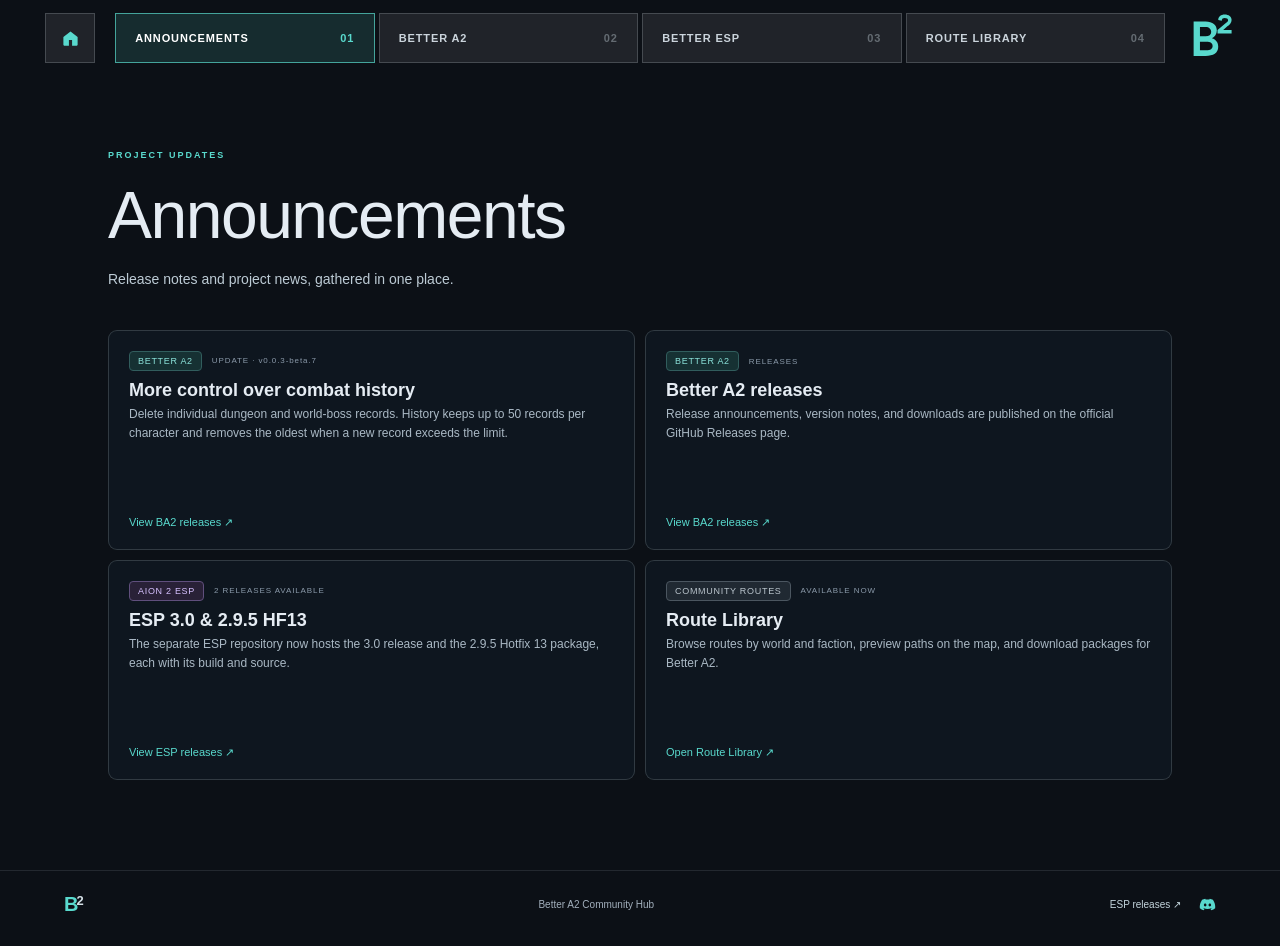
==== commit ae5c861b: "Use Discord icon link in site footers" ====
--- a/site/announcements.html
+++ b/site/announcements.html
@@ -6,7 +6,7 @@
   <meta name="description" content="Announcements and release updates for Better A2 and AION 2 ESP.">
   <title>Announcements — Better A2</title>
   <link rel="icon" href="assets/favicon.svg" type="image/svg+xml">
-  <link rel="stylesheet" href="assets/site.css">
+  <link rel="stylesheet" href="assets/site.css?v=discord-footer-1">
 </head>
 <body>
   <header class="site-header">
@@ -55,7 +55,7 @@
   <footer class="site-footer">
     <a class="footer-home" href="index.html">B<span>2</span></a>
     <span>Better A2 Community Hub</span>
-    <a href="https://github.com/no-square/a2eg/releases" target="_blank" rel="noopener noreferrer">ESP releases ↗</a>
+    <div class="footer-links"><a href="https://github.com/no-square/a2eg/releases" target="_blank" rel="noopener noreferrer">ESP releases ↗</a><a class="footer-discord" href="https://discord.gg/PRQXh8B4bE" target="_blank" rel="noopener noreferrer" aria-label="Join the Better A2 Discord server"><img src="assets/discord.svg" alt=""></a></div>
   </footer>
 </body>
 </html>
--- a/site/assets/site.css
+++ b/site/assets/site.css
@@ -49,6 +49,10 @@
 .hero-link { display: inline-flex; gap: 30px; align-items: center; padding: 12px 0; border-bottom: 1px solid #59d9cd75; color: #e4f8f5; font-size: 12px; letter-spacing: .04em; }
 .hero-link span { color: var(--cyan); font-size: 18px; }
 .hero-caption { position: absolute; right: clamp(24px, 5vw, 76px); bottom: 34px; left: clamp(24px, 5vw, 76px); display: flex; justify-content: space-between; color: #c0ccd5a6; font-size: 9px; letter-spacing: 1.4px; }
+.home-caption-links { display: flex; align-items: center; gap: 18px; }
+.home-caption-links>a { display: inline-flex; align-items: center; gap: 6px; color: #b7c6cf; }
+.home-caption-links img { width: 15px; height: 15px; }
+.home-caption-links>a:hover { color: var(--cyan); }
 .scroll-cue { position: absolute; bottom: 105px; right: clamp(24px, 5vw, 76px); display: flex; flex-direction: column; align-items: center; gap: 9px; color: #d2dce499; font-size: 8px; letter-spacing: 1.6px; writing-mode: vertical-rl; }
 .scroll-cue span { height: 36px; width: 1px; background: linear-gradient(var(--cyan), transparent); }
 .home-sections, .content-page { max-width: 1120px; margin: 0 auto; padding: 64px 28px 90px; }
@@ -67,13 +71,17 @@
 .section-row:hover>b { color: var(--cyan); }
 .site-footer { max-width: 1500px; margin: auto; padding: 22px clamp(20px, 5vw, 76px) 30px; border-top: 1px solid #dcecf01c; display: flex; align-items: center; justify-content: space-between; gap: 18px; color: #a3b0bd; font-size: 10px; }
 .footer-home { font-size: 20px; }
-.site-footer>a:last-child { color: #c4d5dd; }
+.footer-links { display: flex; align-items: center; gap: 18px; }
+.site-footer .footer-links>a { color: #c4d5dd; }
+.footer-discord { display: inline-flex; align-items: center; gap: 7px; }
+.footer-discord img { display: block; width: 17px; height: 17px; }
+.footer-discord:hover { color: var(--cyan) !important; }
 .home-page .site-footer { display: none; }
 .content-page { min-height: calc(100vh - 140px); padding-top: 74px; }
 .page-intro { max-width: 740px; margin-bottom: 38px; }
 .page-intro h1 { margin: 0 0 12px; font-size: clamp(40px, 6vw, 66px); }
 .page-intro>p:last-child { max-width: 680px; color: #bdcbd5; font-size: 14px; line-height: 1.75; }
-.filters { display: grid; grid-template-columns: minmax(180px,1fr) repeat(3,minmax(130px,160px)); gap: 10px; padding: 12px; border: 1px solid #dcecf028; border-radius: 10px; background: #0d151edb; backdrop-filter: blur(14px); }
+.filters { display: grid; grid-template-columns: minmax(180px,1fr) repeat(4,minmax(130px,160px)); gap: 10px; padding: 12px; border: 1px solid #dcecf028; border-radius: 10px; background: #0d151edb; backdrop-filter: blur(14px); }
 .filters select, .search-box input { width: 100%; height: 41px; border: 1px solid #26313d; border-radius: 6px; background: #141b24; color: var(--text); padding: 0 11px; font: 13px 'Segoe UI', sans-serif; }
 .filters select:focus, .search-box input:focus { border-color: var(--cyan); }
 .search-box { display: flex; align-items: center; gap: 10px; padding-left: 12px; border: 1px solid #26313d; border-radius: 6px; background: #141b24; color: var(--cyan); }
@@ -144,7 +152,7 @@
 .form-submit-row { display: flex; align-items: center; gap: 15px; flex-wrap: wrap; }
 .form-status { margin: 0; color: #9aabba; font-size: 11px; line-height: 1.5; }
 .form-status.is-success { color: #8fe0aa; }
-.announcement-list { grid-template-columns: repeat(3, minmax(0,1fr)); }
+.announcement-list { grid-template-columns: repeat(2, minmax(0,1fr)); }
 .announcement-card { min-height: 220px; padding: 20px; display: flex; flex-direction: column; align-items: flex-start; }
 .announcement-meta { display: flex; align-items: center; gap: 10px; color: #8b9aaa; font-size: 8px; letter-spacing: .9px; }
 .announcement-card p { margin-bottom: 20px; }
@@ -198,6 +206,10 @@
 .about-feature-row .about-shot-image img { width: 100%; height: 100%; object-fit: fill; }
 .about-feature-row .about-shot-overlay-bar img { height: auto; max-height: 100%; }
 .sr-only { position: absolute; width: 1px; height: 1px; padding: 0; margin: -1px; overflow: hidden; clip: rect(0,0,0,0); white-space: nowrap; border: 0; }
+@media (min-width: 761px) and (max-width: 1000px) {
+  .filters { grid-template-columns: repeat(4,minmax(0,1fr)); }
+  .search-box { grid-column: 1 / -1; }
+}
 @media (max-width: 760px) {
   .site-header { height: 64px; padding: 0 17px; gap: 13px; }
   .main-nav { justify-content: center; gap: 3px; height: 42px; overflow-x: auto; }
@@ -243,7 +255,8 @@
   .about-feature-row .about-shot img { max-height: 100%; }
   .about-feature-card-wide { grid-column: auto; }
   .about-shot img { max-height: 62vh; }
-  .site-footer { padding-left: 20px; padding-right: 20px; }
+  .site-footer { padding-left: 20px; padding-right: 20px; flex-wrap: wrap; }
+  .footer-links { width: 100%; justify-content: flex-end; }
 }
 @media (max-width: 430px) {
   .home-icon { width: 42px; height: 42px; flex-basis: 42px; }
@@ -252,6 +265,8 @@
   .main-nav a { padding: 0 6px; font-size: 8px; }
   .filters { grid-template-columns: 1fr; }
   .search-box { grid-column: auto; }
-  .hero-caption span:last-child { display: none; }
+  .hero-caption>span:last-child:not(.home-caption-links) { display: none; }
+  .home-caption-links { gap: 10px; }
+  .home-caption-links>span { display: none; }
   .route-meta { flex-direction: column; gap: 6px; }
 }
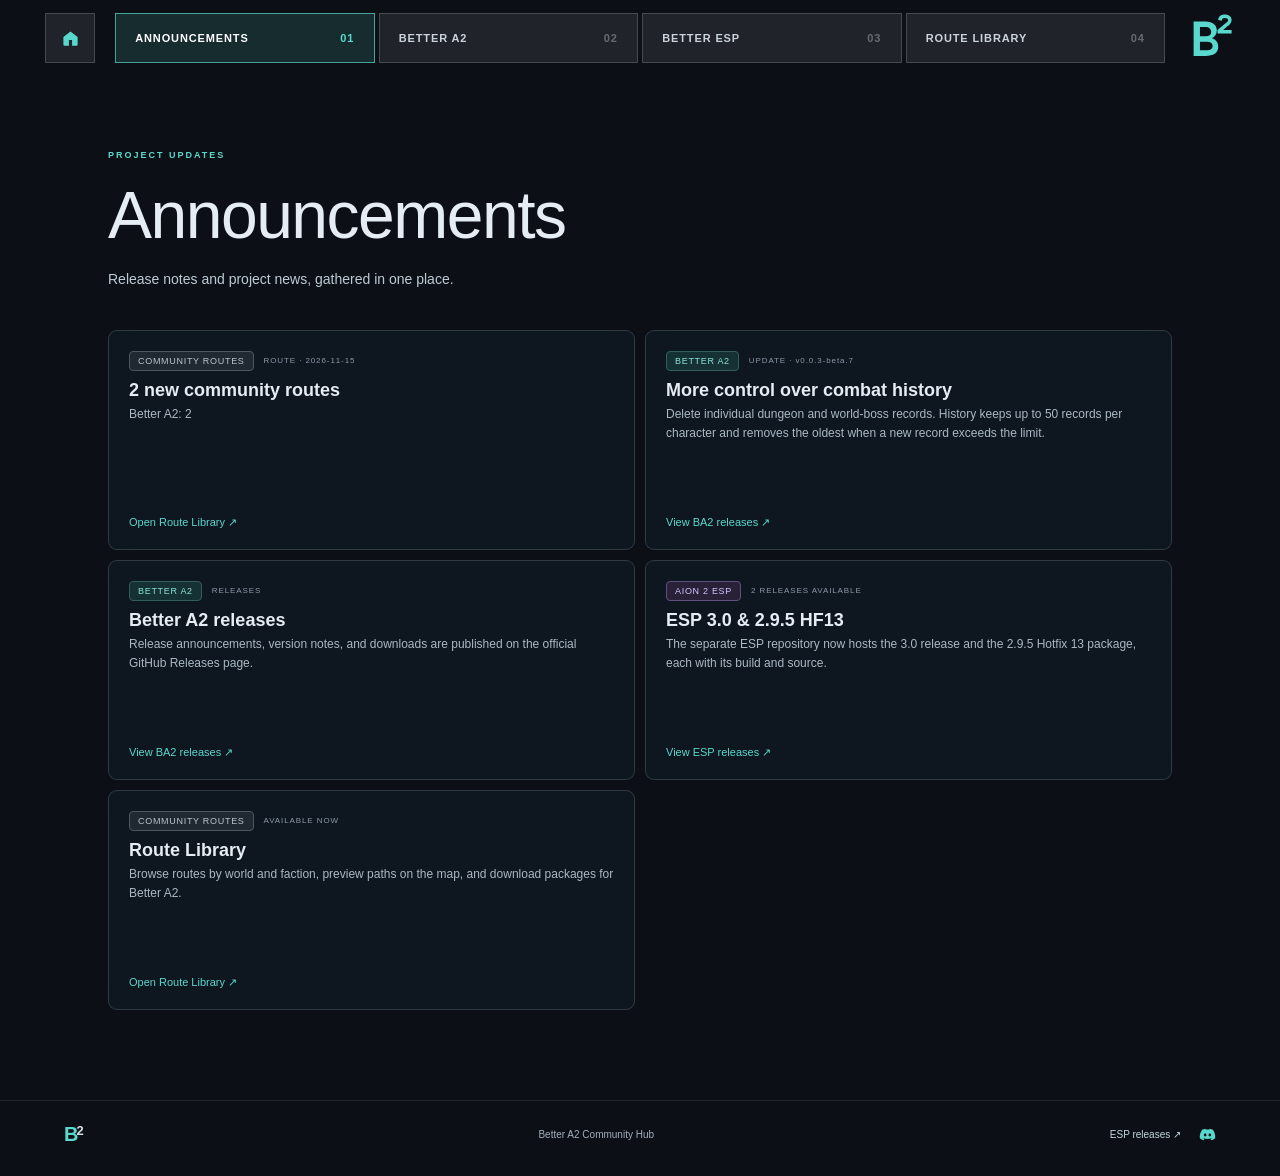
==== commit 0450b7b1: "Automate release and route announcements" ====
--- a/site/announcements.html
+++ b/site/announcements.html
@@ -6,7 +6,7 @@
   <meta name="description" content="Announcements and release updates for Better A2 and AION 2 ESP.">
   <title>Announcements — Better A2</title>
   <link rel="icon" href="assets/favicon.svg" type="image/svg+xml">
-  <link rel="stylesheet" href="assets/site.css?v=discord-footer-1">
+  <link rel="stylesheet" href="assets/site.css?v=auto-feed-1">
 </head>
 <body>
   <header class="site-header">
@@ -25,7 +25,7 @@
       <h1>Announcements</h1>
       <p>Release notes and project news, gathered in one place.</p>
     </section>
-    <section class="announcement-list">
+    <section class="announcement-list" id="announcement-list">
       <article class="announcement-card">
         <div class="announcement-meta"><span class="pill">BETTER A2</span><span>UPDATE · v0.0.3-beta.7</span></div>
         <h2>More control over combat history</h2>
@@ -57,5 +57,6 @@
     <span>Better A2 Community Hub</span>
     <div class="footer-links"><a href="https://github.com/no-square/a2eg/releases" target="_blank" rel="noopener noreferrer">ESP releases ↗</a><a class="footer-discord" href="https://discord.gg/PRQXh8B4bE" target="_blank" rel="noopener noreferrer" aria-label="Join the Better A2 Discord server"><img src="assets/discord.svg" alt=""></a></div>
   </footer>
+  <script src="assets/announcements.js?v=auto-feed-1"></script>
 </body>
 </html>
--- a/site/assets/site.css
+++ b/site/assets/site.css
@@ -157,6 +157,7 @@
 .announcement-meta { display: flex; align-items: center; gap: 10px; color: #8b9aaa; font-size: 8px; letter-spacing: .9px; }
 .announcement-card p { margin-bottom: 20px; }
 .announcement-card .text-link { margin-top: auto; }
+.announcement-generated .announcement-summary { display: -webkit-box; -webkit-box-orient: vertical; -webkit-line-clamp: 6; overflow: hidden; white-space: normal; }
 .announcement-muted { opacity: .82; }
 .project-grid { display: grid; grid-template-columns: repeat(3,minmax(0,1fr)); gap: 11px; }
 .project-grid.two { grid-template-columns: repeat(2,minmax(0,1fr)); }
